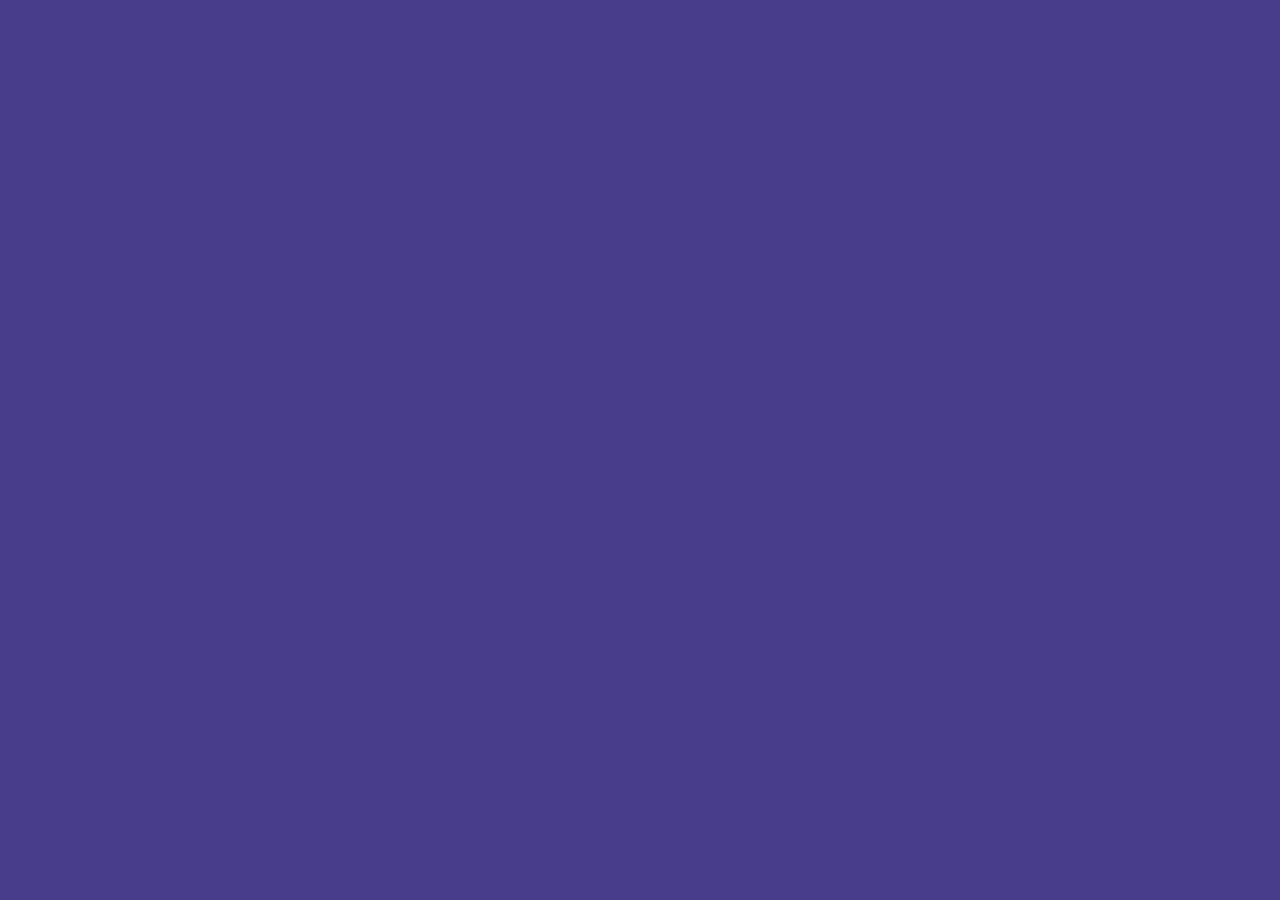
==== HomeworkTwo/index.html @ 86d2f06c "hw2 completed" ====
<!DOCTYPE html>
<html>

<head>
    <title>Test</title>
    <meta charset="utf-8" />
    <link rel="stylesheet" href="css/normalize.css">
    <link rel="stylesheet" href="css/styles.css">
</head>

<body>
    <!-- #region T2-1 -->
    <section class="VisuallyHidden">
        <h2 class="TaskName">Task 2.1</h2>
        <div class="T2-1_TaskContainer">
            <ol class="T2-1_List">
                <li class="T2-1_Item"><span>Apple</span></li>
                <li class="T2-1_Item"><span>Orange</span></li>
                <li class="T2-1_Item"><span>Pineapple</span></li>
                <li class="T2-1_Item"><span>Pear</span></li>
                <li class="T2-1_Item"><span>Cherry</span></li>
            </ol>
        </div>
    </section>
    <!-- #endregion T2-1 -->

    <!-- #region T2-2 -->
    <section class="VisuallyHidden">
        <h2 class="TaskName">Task 2.2</h2>
        <div class="T2-2_TaskContainer">
            <h3 class="T2-2_Title">My To Do List</h3>
            <ul class="T2-2_List">
                <li class="T2-2_Item">
                    <input type="checkbox"
                           id="itemId_1" class="T2-2_Checker">
                    <label for="itemId_1" class="T2-2_CheckboxLabel">
                        <span class="T2-2_CheckboxLabelText">Hit the gym
                            <span class="T2-2_CheckboxLabelCloseButton"></span>
                        </span>
                    </label>
                </li>
                <li class="T2-2_Item">
                    <input type="checkbox" checked
                           id="itemId_2" class="T2-2_Checker">
                    <label for="itemId_2" class="T2-2_CheckboxLabel">
                        <span class="T2-2_CheckboxLabelText">Pay bills
                            <span class="T2-2_CheckboxLabelCloseButton"></span>
                        </span>
                    </label>
                </li>
                <li class="T2-2_Item">
                    <input type="checkbox"
                           id="itemId_3" class="T2-2_Checker">
                    <label for="itemId_3" class="T2-2_CheckboxLabel">
                        <span class="T2-2_CheckboxLabelText">Meet John
                            <span class="T2-2_CheckboxLabelCloseButton"></span>
                        </span>
                    </label>
                </li>
                <li class="T2-2_Item">
                    <input type="checkbox"
                           id="itemId_4" class="T2-2_Checker">
                    <label for="itemId_4" class="T2-2_CheckboxLabel">
                        <span class="T2-2_CheckboxLabelText">Buy eggs
                            <span class="T2-2_CheckboxLabelCloseButton"></span>
                        </span>
                    </label>
                </li>
                <li class="T2-2_Item">
                    <input type="checkbox" checked
                           id="itemId_5" class="T2-2_Checker">
                    <label for="itemId_5" class="T2-2_CheckboxLabel">
                        <span class="T2-2_CheckboxLabelText">Read a book
                            <span class="T2-2_CheckboxLabelCloseButton"></span>
                        </span>
                    </label>
                </li>
                <li class="T2-2_Item">
                    <input type="checkbox"
                           id="itemId_6" class="T2-2_Checker">
                    <label for="itemId_6" class="T2-2_CheckboxLabel">
                        <span class="T2-2_CheckboxLabelText">Organize office
                            <span class="T2-2_CheckboxLabelCloseButton"></span>
                        </span>
                    </label>
                </li>
                <li class="T2-2_Item">
                    <input type="checkbox"
                           id="itemId_7" class="T2-2_Checker">
                    <label for="itemId_7" class="T2-2_CheckboxLabel">
                        <span class="T2-2_CheckboxLabelText">Eat dinner
                            <span class="T2-2_CheckboxLabelCloseButton"></span>
                        </span>
                    </label>
                </li>
                <li class="T2-2_Item">
                    <input type="checkbox"
                           id="itemId_8" class="T2-2_Checker">
                    <label for="itemId_8" class="T2-2_CheckboxLabel">
                        <span class="T2-2_CheckboxLabelText">Buy apples
                            <span class="T2-2_CheckboxLabelCloseButton"></span>
                        </span>
                    </label>
                </li>
                <li class="T2-2_Item">
                    <input type="checkbox"
                           id="itemId_9" class="T2-2_Checker">
                    <label for="itemId_9" class="T2-2_CheckboxLabel">
                        <span class="T2-2_CheckboxLabelText">Meet George
                            <span class="T2-2_CheckboxLabelCloseButton"></span>
                        </span>
                    </label>
                </li>
                <li class="T2-2_Item">
                    <input type="checkbox"
                           id="itemId_10" class="T2-2_Checker">
                    <label for="itemId_10" class="T2-2_CheckboxLabel">
                        <span class="T2-2_CheckboxLabelText">Feed the cat
                            <span class="T2-2_CheckboxLabelCloseButton"></span>
                        </span>
                    </label>
                </li>
                <li class="T2-2_Item">
                    <input type="checkbox" checked
                           id="itemId_11" class="T2-2_Checker">
                    <label for="itemId_11" class="T2-2_CheckboxLabel">
                        <span class="T2-2_CheckboxLabelText">Write a letter
                            <span class="T2-2_CheckboxLabelCloseButton"></span>
                        </span>
                    </label>
                </li>
                <li class="T2-2_Item">
                    <input type="checkbox"
                           id="itemId_12" class="T2-2_Checker">
                    <label for="itemId_12" class="T2-2_CheckboxLabel">
                        <span class="T2-2_CheckboxLabelText">Run 1 km
                            <span class="T2-2_CheckboxLabelCloseButton"></span>
                        </span>
                    </label>
                </li>
            </ul>
        </div>
    </section>
    <!-- #endregion T2-1 -->
</body>

</html>
---- HomeworkTwo/css/styles.css ----
/*#region global*/
* {
    font-family:'Segoe UI', Tahoma, Geneva, Verdana, sans-serif;
}
body {
    width: 790px;
    background-color: #483d8b;
    margin: auto;
}
.VisuallyHidden {
    position: absolute;
    margin: -1px;
    width: 1px; height: 1px;
    clip: rect(0 0 0 0);
  }
.TaskName {
    color: white;
    font-size: 32px;
    text-align: center;
}
/*#endregion global*/

/*#region T2-1*/
.T2-1_TaskContainer {
    background-color: #f5f5f5;
    color: white;
    margin: 0 30px; padding: 8px;
    font-size: 28px;
}
.T2-1_List {
    counter-reset: myCounter;
    background-color: #ed9eae;
    margin: 12px; padding: 24px;
}
.T2-1_Item {
    list-style: none;
    background-color: #c66376;
}
.T2-1_Item:not(:last-child) {
    margin-bottom: 12px;
}  
.T2-1_Item:before {
    display: inline-block;
    counter-increment: myCounter;
    content:counter(myCounter) '.';
    margin: 5px 8px;
    width: 40px; height: 40px;
    text-align: center;
    line-height: 40px;
  }
  .T2-1_Item span {
    background-color: #9e354a;
    padding: 6px 24px;
  }
/*#endregion T2-1*/

/*#region T2-2*/
.T2-2_TaskContainer {
    background-color: #f5f5f5;
    padding: 8px 24px;
    font-size: 18px;
}
.T2-2_Title {
    margin: 0;
}
.T2-2_List {
    list-style: none;
    padding: 0;
}
.T2-2_Item {
    height: 38px;
}
.T2-2_Checker {
    display: none;
}
.T2-2_CheckboxLabel {
    position: relative;
}
.T2-2_CheckboxLabel:before {
    display: inline-block;
    content: '';
    width: 100%; height: 38px;
    
    background-image: url("../icons/unchecked_16.png");
    background-repeat: no-repeat;
    background-position-x: 38px;
    background-position-y: center;
}
.T2-2_Item:nth-child(even)
> .T2-2_CheckboxLabel:before {
    background-color: #add8e6;
}
.T2-2_Item:nth-child(odd)
> .T2-2_CheckboxLabel:before {
    background-color: #a5ccda;
}
.T2-2_CheckboxLabel
> .T2-2_CheckboxLabelText {
    position: absolute;
    left:70px;
    top:-12px;
}
.T2-2_CheckboxLabelCloseButton {
    position: absolute; content: "";
    width: 8px; height: 8px;
    background-image: url("../icons/close.svg");
    background-repeat: no-repeat;
    background-size: cover;
    right: -24px;  top: 8px;
}
.T2-2_Checker:checked
+ .T2-2_CheckboxLabel:before {
    background-image: url("../icons/checked_16.png");
    background-color: #e2e2e2;
}
.T2-2_Checker:checked
+ .T2-2_CheckboxLabel
> .T2-2_CheckboxLabelText {
    text-decoration:line-through;
}
/*#endregion T2-2*/
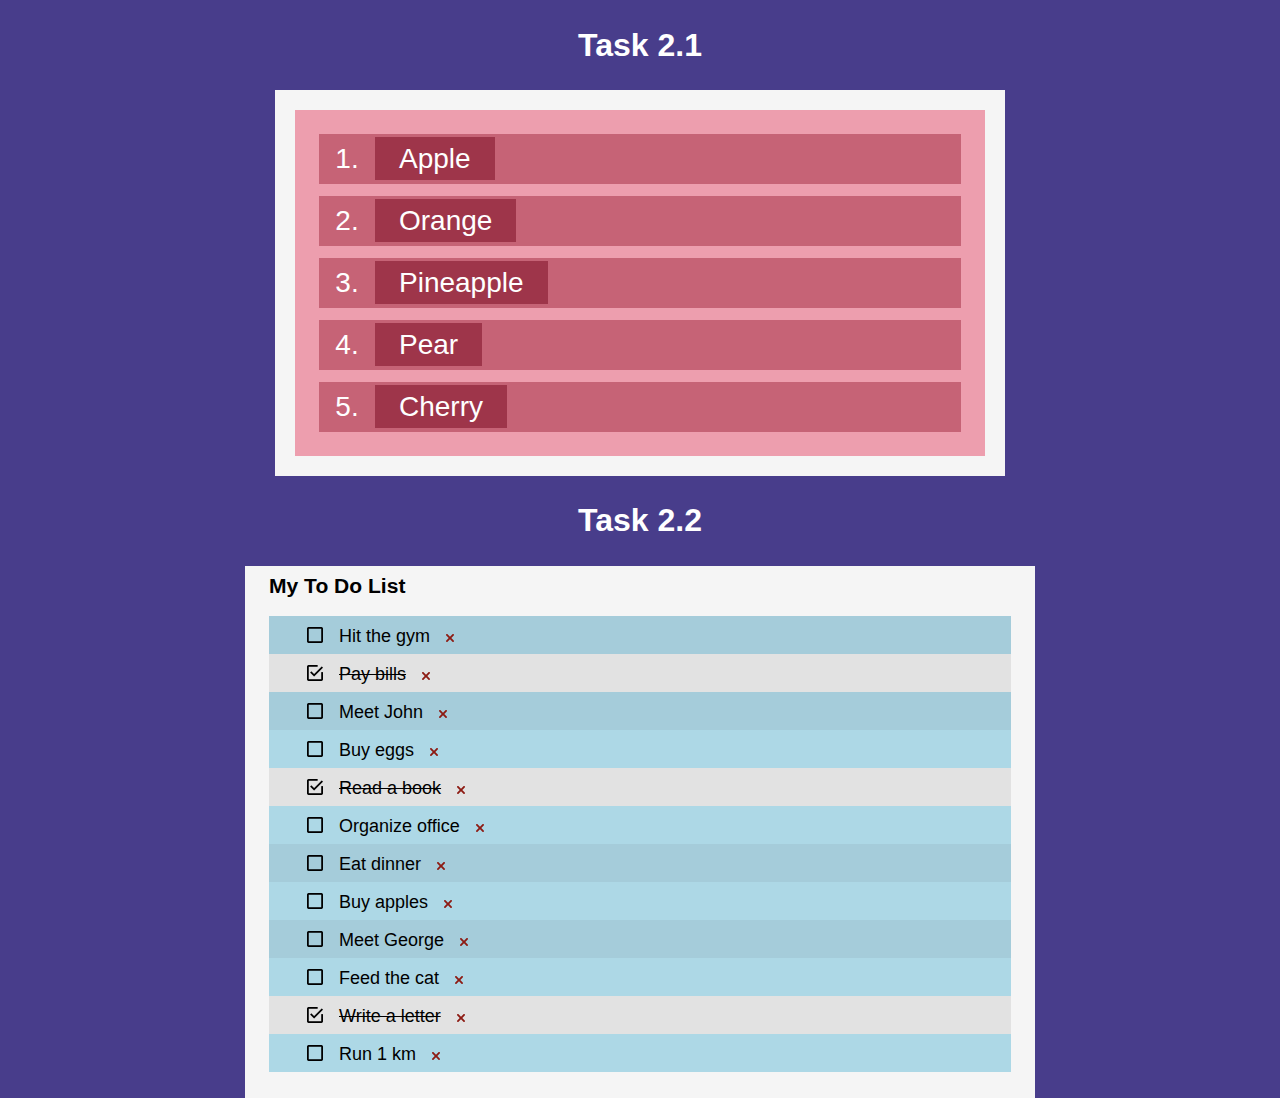
==== commit 129e18bb: "fix" ====
--- a/HomeworkTwo/index.html
+++ b/HomeworkTwo/index.html
@@ -10,7 +10,7 @@
 
 <body>
     <!-- #region T2-1 -->
-    <section class="VisuallyHidden">
+    <section>
         <h2 class="TaskName">Task 2.1</h2>
         <div class="T2-1_TaskContainer">
             <ol class="T2-1_List">
@@ -25,7 +25,7 @@
     <!-- #endregion T2-1 -->
 
     <!-- #region T2-2 -->
-    <section class="VisuallyHidden">
+    <section>
         <h2 class="TaskName">Task 2.2</h2>
         <div class="T2-2_TaskContainer">
             <h3 class="T2-2_Title">My To Do List</h3>
